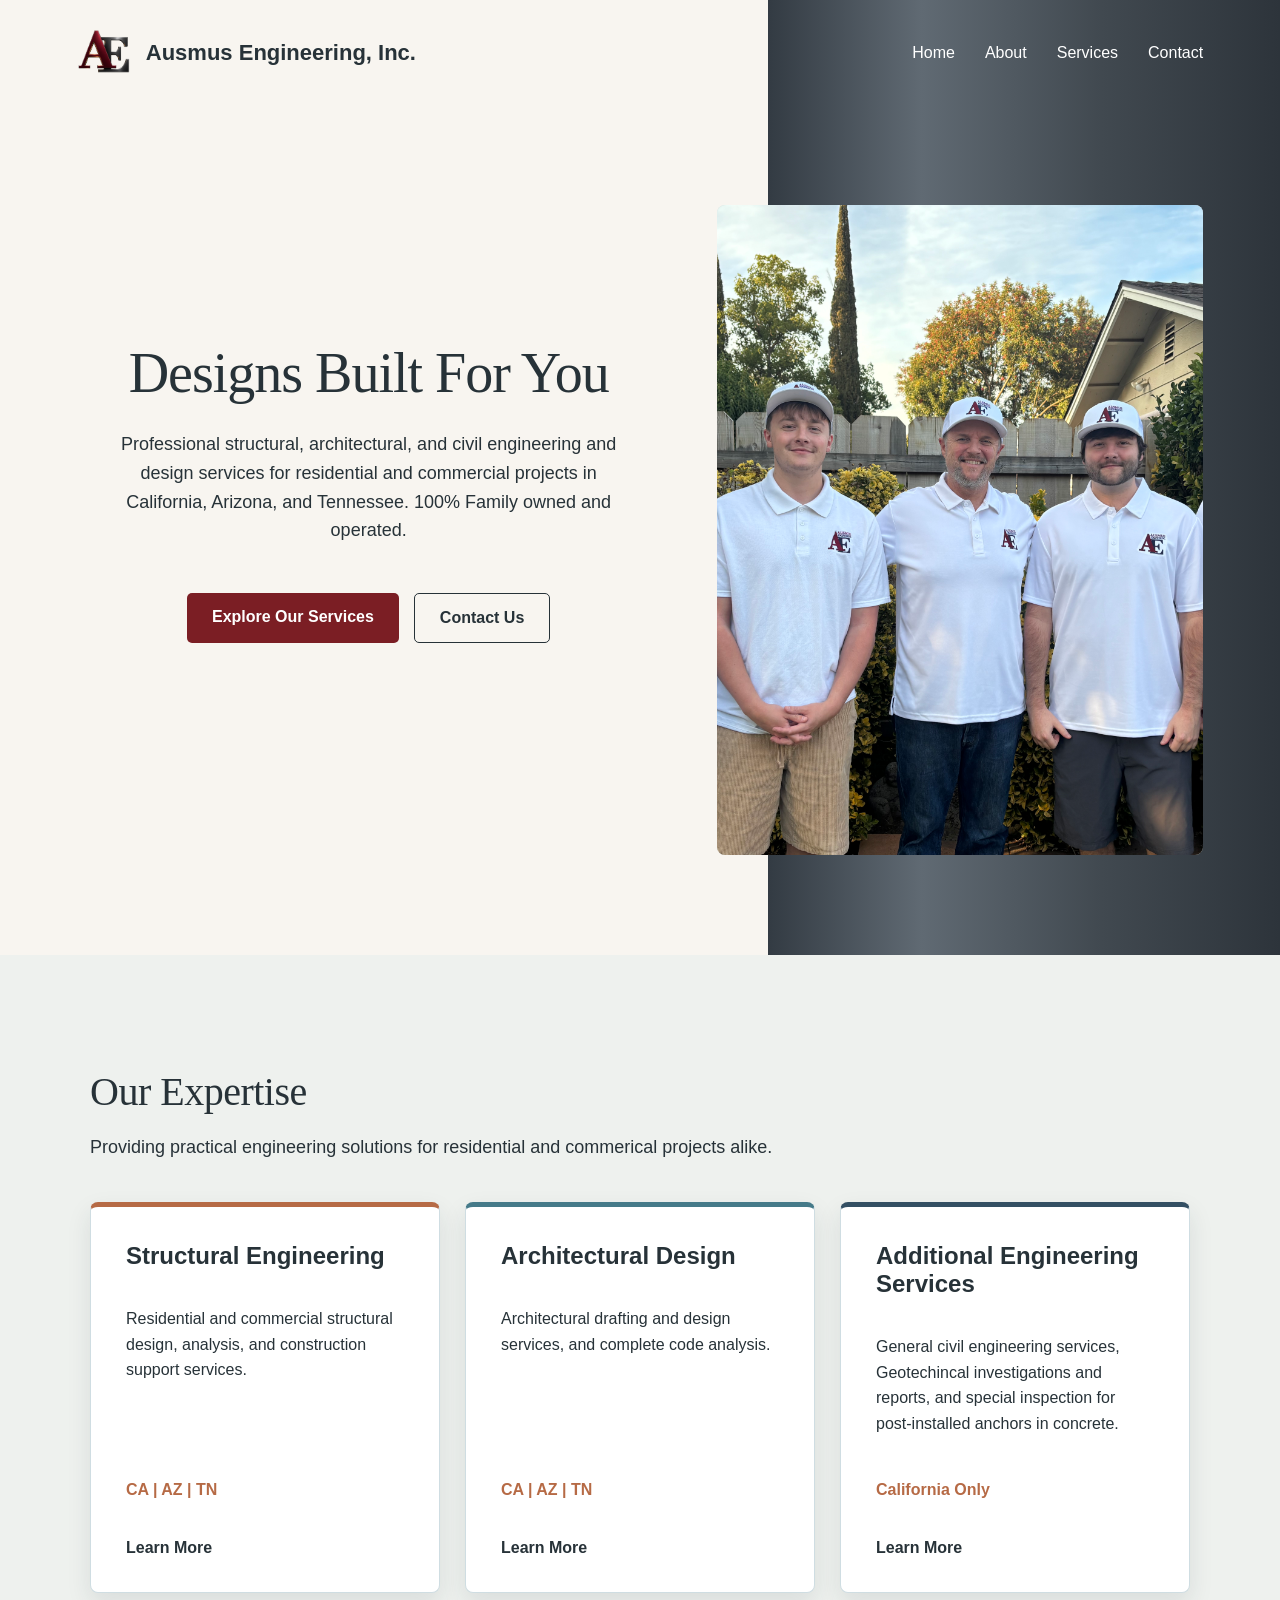
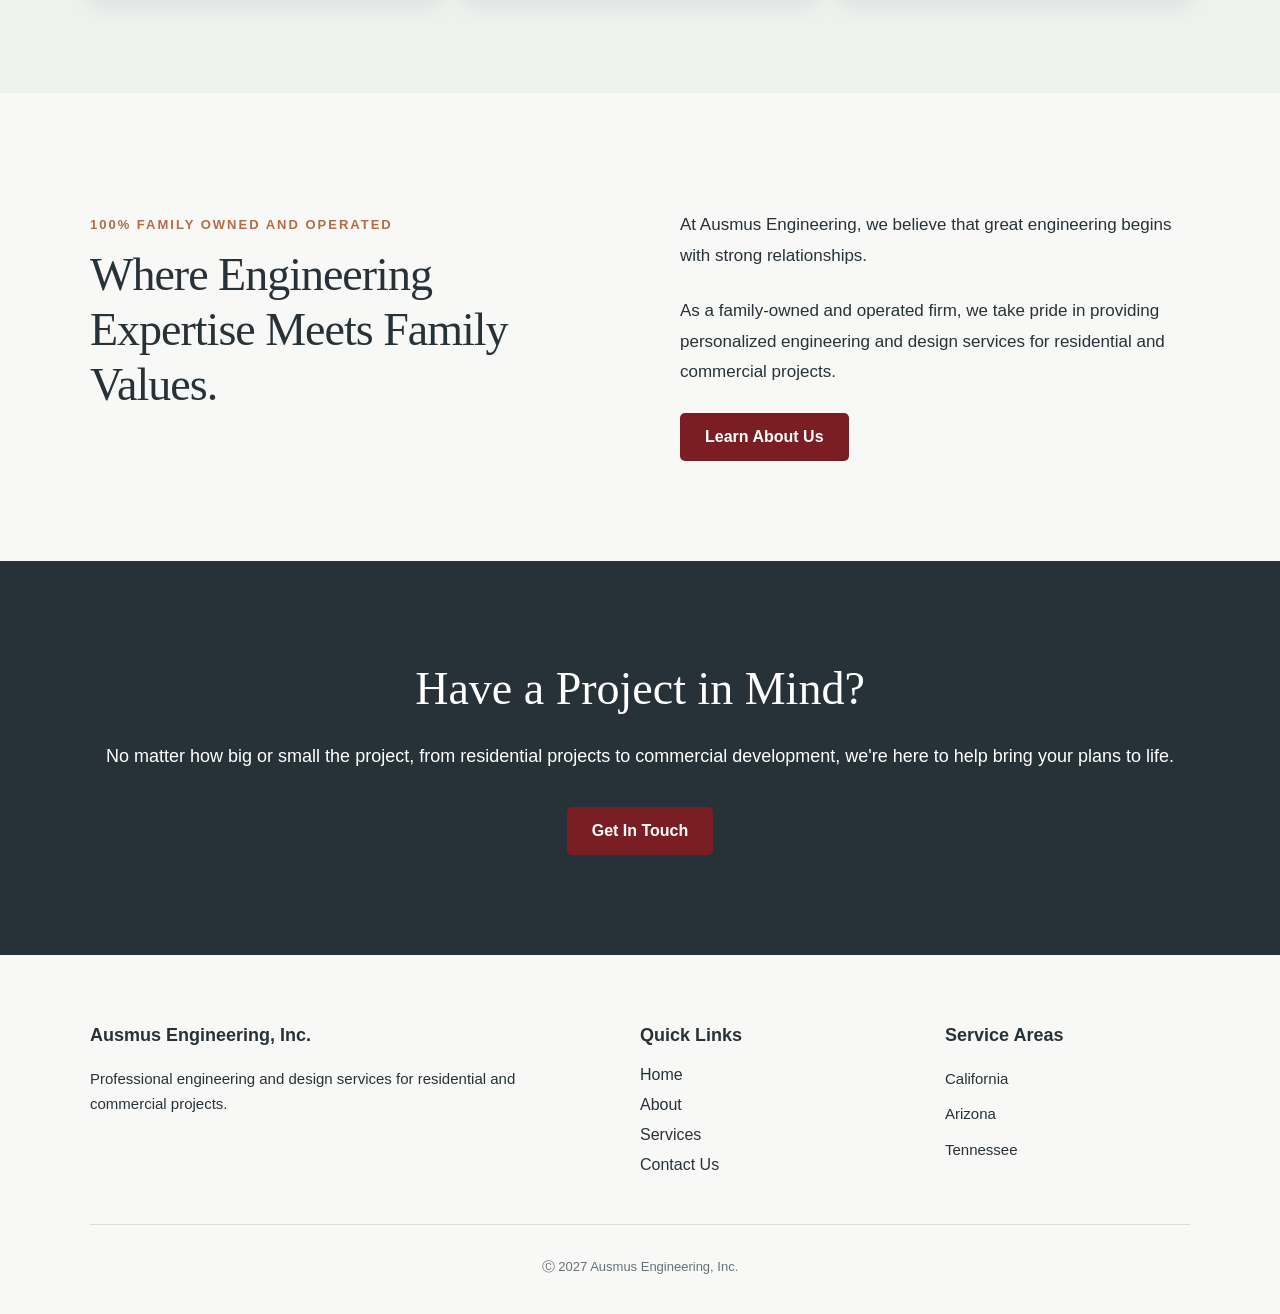
==== index.html @ 4e011566 "Add files via upload" ====
<!DOCTYPE html>
<html lang="en">

<head>
    <meta charset="UTF-8">
    <meta name="viewport"
content=""width=device-width, initial-scale="1.0">

    <title>Structural Engineering in CA, AZ, & TN | Ausmus Engineering</title>

    <meta
        name="description"
        content="Ausmus Engineering provides structural engineering and architectural design 
        for residential and commercial projects in California, Arizona, and Tennessee. As well
        as resolving buildings constructed without permits/unpermitted. Family-owned.
        Contact out team." >

    <link rel="stylesheet" href="styles.css"> 

</head>

<body class="home-page"> 

    <header class="site-header">

        <div class="site-brand">

            <a href="index.html" aria-label="Ausmus Engineering homepage">
                <img
                    src="images/newlogo.png"
                    alt=""
                    class="site-logo"
                >

            </a>

            <h2>Ausmus Engineering, Inc.</h2>

        </div>
        
        <button 
            class="menu-toggle"
            type="button"
            aria-label="Open navigation menu"
            aria-expanded="false"
            aria-controls="site-navigation"
        >
            ☰
        </button>

        <nav class="site-nav" id="site-navigation">

            <a href="index.html">Home</a>
            <a href="about.html">About</a>
            <a href="services.html">Services</a>
            <a href="contact.html">Contact</a>

        </nav>

    </header>

    <main>

        <section class="hero">
            
            <div class="hero-text">

                <div class="hero-copy-box">

                <h1>Designs Built For You</h1>

                <p>
                Professional structural, architectural, and civil engineering and design services for residential
                and commercial projects in California, Arizona, and Tennessee. 100% Family owned and operated. 
                </p>

                </div>

                <div class="hero-buttons">

                    <a href="services.html" class="button button-primary">
                        Explore Our Services
                    </a>

                    <a href="contact.html" class="button button-secondary">
                        Contact Us
                    </a>

                </div>

            </div>

            <div class="hero-image">
                <img src="images/group.jpeg" alt="The Ausmus Engineering Team">
            </div>

        </section>

        <section class="services-preview">

            <div class="services-heading">

                <h2>Our Expertise</h2>

                <p> Providing practical engineering solutions for residential and commerical projects alike.</p>

            </div>

            <div class="services-grid">

                <div class="service-card">

                    <h3>Structural Engineering</h3>

                    <p> Residential and commercial structural design, analysis, and construction support services.</p>

                    <p class="service-region"> 
                        CA | AZ | TN </p>

                        <a href="services.html"> Learn More </a>

                </div>

                <div class="service-card">

                    <h3> Architectural Design </h3>

                    <p> Architectural drafting and design services, and complete code analysis. </p>

                    <p class="service-region">
                        CA | AZ | TN
                    </p>

                    <a href="services.html"> Learn More </a>

            </div>

            <div class="service-card">

                <h3> Additional Engineering Services</h3>

                <p> General civil engineering services, Geotechincal investigations and reports,
                    and special inspection for post-installed anchors in concrete.
                </p>

                <p class="service-region">
                    California Only
                </p>

                <a href="services.html"> Learn More </a>

            </div>

            </div>
        
        </section>

        <section class="about-preview">

            <div class="about-preview-inner">

                <div class="about-preview-title">

                <p class="eyebrow">
                    100% Family Owned and Operated
                </p>

                <h2> Where Engineering Expertise Meets Family Values. </h2>

            </div>

            <div class="about-preview-content">

                <p> At Ausmus Engineering, we believe that great engineering begins with strong relationships. </p>

                <p> As a family-owned and operated firm, we take pride in providing personalized engineering and
                    design services for residential and commercial projects. 
                </p>

                <a href="about.html" class="button button-primary"> Learn About Us </a>

            </div>

        </div>

        </section>

        <section class="contact-cta">
            
            <div class="contact-cta-content">

                <h2> Have a Project in Mind? </h2>

                <p> No matter how big or small the project, from residential projects to commercial development,
                    we're here to help bring your plans to life.
                </p>

                <a href="contact.html" class="button button-primary"> Get In Touch </a>

            </div>

        </section>

    </main>

    <footer class="site-footer">

        <div class="footer-container">

            <div class="footer-column">

                <h3> Ausmus Engineering, Inc. </h3>

                <p> Professional engineering and design services for residential and commercial projects. </p>

            </div>

            <div class="footer-column">

                <h3> Quick Links </h3>

                <nav class="footer-nav">

                    <a href="index.html"> Home </a>
                    <a href="about.html"> About </a>
                    <a href="services.html"> Services </a>
                    <a href="contact.html"> Contact Us </a>

                </nav>

            </div>

            <div class="footer-column">

                <h3> Service Areas </h3>

                <p> California </p>
                <p> Arizona </p>
                <p> Tennessee </p>

            </div>

        </div>

        <div class="footer-bottom">

            <p> Ⓒ 2027 Ausmus Engineering, Inc. </p>
            
        </div>
        
    </footer>

    <script src="script.js"></script>
    
</body>
</html>
---- styles.css ----
:root {
    --brand-maroon: #7b1e24; 
    --brand-maroon-hover: #591519; 
    --brand-copper: #b66a45;
}

body {
    margin:0;
    font-family:Arial, Helvetica, sans-serif;
    background-color: #f8f9f7;
    color: #273238;
}

header {
    display: flex;
    justify-content: space-between;
    align-items: center;

    padding: 25px 6%;

    background-color: #f8f9f7;
    border-bottom: none;
}

header h2 {
    font-size: 22px;
    margin: 0;
}

nav {
    display: flex;
    gap: 30px; 
}

nav a {
    text-decoration: none;
    color: #273238;
    font-size: 16px; 
}

nav a:hover {
    color: #b66a45;
}

.hero {
    display: flex;
    align-items: center;
    gap: 5%;

    padding: 100px 6%;
    min-height: 60vh;
}

.hero-text {
    flex: 1.2;
}

.hero-text h1 {
    font-family: Georgia, serif;
    font-size: 56px;
    font-weight: 400;
    letter-spacing: -1px;
    line-height: 1.1;
    margin-bottom: 25px;
}

.hero-text p {
    font-size: 18px;
    line-height: 1.6;
    max-width: 550px;
}

.hero-image {
    flex: 1;
    min-height: 650px;
    background-color: #d6dedc; 
    display: flex;
    justify-content: center;
    align-items: center;
    border-radius: 8px;
    position: relative;
    overflow: hidden;
}

.hero-image img {
    position: absolute;
    inset: 0;
    width: 100%;
    height: 100%;
    object-fit: cover;
    object-position: center;
}

.hero-buttons {
    display: flex;
    gap: 15px;
    margin-top: 30px;
}

.button {
    display: inline-block;
    padding: 15px 25px;
    text-decoration: none;
    font-weight: bold;
    border-radius: 5px;
}

.button-primary {
    background-color: #b66a45;
    color: white;
}

.button-secondary {
    border: 1px solid #273238;
    color: #273238
}

@media (max-width: 800px) {

    .hero {
        flex-direction: column;
        padding: 60px 6%;
    }

    .hero-image {
        width: 100%;
        min-height: 300px;
    }

    .hero-text h1 {
        font-size: 40px;
    }

    .hero-buttons {
        flex-wrap: wrap;
    }
}

.services-preview {
    padding: 80px 6% 100px;
    background-color: #eef1ee;
}

.services-heading {
    max-width: 1100px;
    margin: 0 auto 40px;
}

.services-heading h2 {
    font-family: Georgia, serif;
    font-size: 40px;
    font-weight: 400;
    letter-spacing: -0.5px;
    margin-bottom: 15px; 
}

.services-heading p {
    font-size: 18px;
    line-height: 1.6;
}

.services-grid {
    display: grid;
    grid-template-columns: repeat(3, minmax(0, 1fr));
    gap:25px;
    max-width: 1100px;
    margin: 0 auto;
}

.service-card {
    background-color: white; 
    padding: 35px;
    border: 1px solid #e5e8e5;
    border-radius: 8px;
    display: flex;
    flex-direction: column;
}

.service-card h3 {
    font-size: 24px;
    margin-top: 0;
    margin-bottom: 20px;
}

.service-card p {
    font-size: 16px;
    line-height: 1.6;
}

.service-region {
    color: #b66a45;
    font-weight: bold;
    font-size: 14px;
    margin-top: auto;
    padding-top: 25px;
}

.service-card a {
    color: #273238;
    font-weight: bold;
    text-decoration: none;
    margin-top: 20px;
}

.service-card a:hover {
    color: #b66a45;
}

@media (max-width: 800px) {

    .services-grid {
        grid-template-columns: 1fr;
    }

    .services-heading h2 {
        font-size: 32px;
    }

    .services-preview {
        padding: 60px 6%;
    }
}

.about-preview {
    padding: 100px 6%;
    background-color: #f8f9f7;
}

.about-preview-inner {
    max-width: 1100px;
    margin: 0 auto;
    display: grid;
    grid-template-columns: 1fr 1fr;
    gap: 80px;
    align-items: center;
}

.about-preview-title h2 {
    font-family: Georgia, serif;
    font-size: 46px;
    font-weight: 400;
    letter-spacing: -1px;
    line-height: 1.2;
    margin-top: 15px;
}

.eyebrow {
    color: #b66a45;
    font-size: 13px;
    font-weight: bold;
    letter-spacing: 2px;
    text-transform: uppercase;
}

.about-preview-content p {
    font-size: 17px;
    line-height: 1.8;
    margin-bottom: 25px;
}

@media (max-width: 800px) {

    .about-preview {
        padding: 60px 6%;
    }

    .about-preview-inner {
        grid-template-columns: 1fr;
        gap: 20px;
    }

    .about-preview-title h2 {
        font-size: 36px;
    }
}

.contact-cta {
    background-color: #273238;
    color: white;
    padding: 100px 6%;
    text-align: center;
}

.contact-cta-contect {
    max-width: 700px;
    margin: 0 auto;
}

.contact-cta h2 {
    font-family: Georgia, serif; 
    font-size: 46px;
    font-weight: 400;
    line-height: 1.2;
    margin-top: 0;
    margin-bottom: 25px;
}

.contact-cta p {
    font-size: 18px;
    line-height: 1.7;
    margin-bottom: 35px;
}

@media (max-width: 800px) {

    .contact-cta {
        padding: 70px 6%;
    }

    .contact-cta h2 {
        font-size: 36px;
    }
}

.site-footer {
    background-color: #f8f9f7;
    padding: 70px 6% 25px;
}

.footer-container {
    max-width: 1100px;
    margin: 0 auto;
    display: grid; 
    grid-template-columns: 2fr 1fr 1fr;
    gap: 60px;
}

.footer-column h3 {
    font-size: 18px;
    margin-top: 0;
    margin-bottom: 20px;
}

.footer-column p {
    font-size: 15px;
    line-height: 1.7; 
    margin: 0 0 10px; 
}

.footer-nav {
    display: flex;
    flex-direction: column;
    align-items: flex-start;
    gap: 12px;
}

.footner-nav a {
    text-decoration: none;
    color: #273238;
    font-size: 15px;
}

.footer-nav a:hover {
    color: #b66a45; 
}

.footer-bottom {
    max-width: 1100px;
    margin: 50px auto 0;
    padding-top: 20px;
    border-top: 1px solid #d6dedc;
    text-align: center;
}

.footer-bottom p {
    font-size: 13px; 
    color: #667277;
}

@media (max-width: 800px) {

    .footer-container {
        grid-template-columns: 1fr;
        gap: 35px; 
    }

    .site-footer {
        padding: 50px 6% 25px;
    }
}

.about-hero {
    background: #f8f9f7;
    padding: 110px 6%;
}

.about-hero-inner {
    max-width: 1100px;
    margin: 0 auto;
}

.about-hero h1 {
    font-family: Georgia, serif;
    font-size: 56px;
    font-weight: 400;
    line-height: 1.2;
    letter-spacing: -1px;
    max-width: 750px;
    margin-top: 20px;
}

.about-hero-inner > p:not(.eyebrow) {
    font-size: 18px;
    line-height: 1.8;
    max-width: 700px;
}

.about-story {
    background-color: #eef1ee;
    padding: 100px 6%;
}

.about-story-inner {
    max-width: 1100px;
    margin: 0 auto;
    display: grid;
    grid-template-columns: 1fr 1.2fr;
    gap: 70px;
}

.story-heading h2 {
    font-family: Georgia, serif;
    font-size: 42px;
    font-weight: 400;
    line-height: 1.2;
    letter-spacing: -1px;
    margin-top: 15px;
}

.story-content p {
    font-size: 17px;
    line-height: 1.8;
    margin-top: 0;
    margin-bottom: 25px;
}

.project {
    background-color: #f8f9f7;
    padding: 100px 6%;
}

.projects-container {
    max-width: 1100px;
    margin: 0 auto;
}

.projects h2 {
    font-family: Georgia, serif;
    font-size: 42px;
    font-weight: 400;
    letter-spacing: -1px;
    margin-bottom: 15px;
}

.projects-intro {
    font-size: 18px;
    line-height: 1.6;
    margin-bottom: 45px;
}

.projects-grid {
    display: grid;
    grid-template-columns: repeat (3, minmax(0,1fr));
    column-gap: 30px;
    row-gap: 50px;
}

.project-card {
    margin: 0;
}

.project-placeholder {
    background-color: #d6dedc;
    border: 2px dashed #a8b6b5;
    border-radius: 8px;
    aspect-ratio: 4 / 3;
    display: flex;
    justify-content: center;
    align-items: center;
    text-align: center;
    padding: 15px;
}

.project-card figcaption {
    font-size: 17px;
    font-weight: bold;
    margin-top: 20px;
}

@media (max-width: 800px) {

    .about-hero {
        padding: 70px 6%;
    }

    .about-hero h1 {
        font-size: 40px;
    }

    .about-story {
        padding: 70px 6%;
    }

    .about-story-inner {
        grid-template-columns: 1fr;
        gap: 20px;
    }

    .story-heading h2 {
        font-size: 36px;
    }

    .projects {
        padding: 70px 6%;
    }

    .projects h2 {
        font-size: 36px;
    }

    .projects-grid {
        grid-template-columns: 1fr;
    }
}

.services-page-hero {
    background-color: #f8f9f7;
    padding: 110px 6%;
    text-align: center;
}

.services-page-hero h1 {
    font-family: Georgia, serif;
    font-size: 56px;
    font-weight: 400;
    line-height: 1.2;
    max-width: 800px;
    margin: 20px auto 25px;
}

.services-page-hero > p:not(.eyebrow) {
    font-size: 18px;
    line-height: 1.8;
    max-width: 700px;
    margin: 0 auto; 
}

.services-main {
    background-color: #eef1ee;
    padding: 100px 6%;
}

.services-container {
    max-width: 1100px;
    margin: 0 auto;
}

.services-container h2 {
    font-family: Georgia, serif;
    font-size: 42px;
    font-weight: 400;
    letter-spacing: -1px;
    margin-bottom: 20px
}

.services-description {
    font-size: 18px;
    line-height: 1.7;
    margin-bottom: 45px;
}

.featured-services-grid {
    display: grid;
    grid-template-columns: repeat(2,minmax(0,1fr));
    gap: 30px;
}

.service-detail-card {
    background-color: white;
    padding: 40px;
    border-radius: 8px;
    border-top: 4px solid #b66a45;
    display: flex;
    flex-direction: column;
}

.service-detail-card:nth-child(2) {
    background-color: #fbf3ed;
}

.service-detail-card h3 {
    font-family: Georgia, serif;
    font-size: 28px;
    font-weight: 400;
    margin-top: 0;
    margin-bottom: 25px;
}

.service-detail-card p {
    font-size: 16px;
    line-height: 1.8;
}

.service-availability {
    color: #b66a45;
    font-weight: bold;
    margin-top: auto;
    padding-top: 30px;
}

.services-california {
    background-color: #f8f9f7;
    padding: 100px 6%;
}

.california-services-grid {
    display: grid;
    grid-template-columns: repeat(3,minmax(0,1fr));
    gap: 25px;
}

.california-service-card {
    background-color: #eef1ee; 
    padding: 35px;
    border-radius: 8px;
    border: 1px solid #d6dedc; 
    display: flex;
    flex-direction: column;
}

.california-service-card h3 {
    font-size: 23px;
    margin-top: 0;
    margin-bottom: 20px;
}

.california-service-card p {
    font-size: 16px;
    line-height: 1.7;
}

.california-service-card .service-availability {
    margin-top: auto;
    padding-top: 25px;
}

@media (max-width: 900px) {

    .featured-services-grid {
        grid-template-columns: 1fr;
    }

    .california-services-grid {
        grid-template-columns: 1fr;
    }

    .services-main, .services-california {
        padding: 70px 6%;
    }

    .services-container h2 {
        font-size: 36px;
    }
}

.contact-hero {
    background-color: #f8f9f7;
    padding: 110px 6%;
    text-align: center;
}

.contact-hero-inner {
    max-width: 800px;
    margin: 0 auto;
}

.contact-hero h1 {
    font-family: Georgia, serif;
    font-size: 56px;
    font-weight: 400;
    line-height: 1.2;
    margin: 20px 0 25px;
}

.contact-hero-inner > p:not(.eyebrow) {
    font-size: 18px;
    line-height: 1.8;
    max-width: 700px;
    margin: 0 auto;
}

.contact-section {
    background-color: #eef1ee;
    padding: 100px 6%;
}

.contact-container {
    max-width: 1100px;
    margin: 0 auto;
    display: grid;
    grid-template-columns: 1fr 1.2fr;
    gap: 80px;
}

.contact-information h2 {
    font-family: Georgia, serif;
    font-size: 42px;
    font-weight: 400;
    margin-top: 15px;
    margin-bottom: 25px;
}

.contact-information > p:not(.eyebrow) {
    font-size: 17px;
    line-height: 1.8;
    margin-bottom: 40px;
}

.contact-detail {
    margin-bottom: 30px;
}

.contact-detail h3 {
    font-size: 18px;
    margin-bottom: 10px;
}

.contact-detail p {
    font-size: 16px;
    line-height: 1.6;
    margin: 5px 0;
}

.contact-form-container {
    background-color: white;
    padding: 40px;
    border-radius: 8px;
    border-top: 4px solid #b66a45;
}

.contact-form-container h2 {
    font-family: Georgia, serif;
    font-size: 30px;
    font-weight: 400;
    margin-top: 0;
    margin-bottom: 15px;
}

.contact-form-container > p {
    font-size: 16px;
    line-height: 1.7;
    margin-bottom: 30px;
}

.form-group {
    margin-bottom: 25px;
}

.form-group label {
    display: block;
    font-size: 15px;
    font-weight: bold;
    margin-bottom: 10px;
}

.form-group input,
.form-group select,
.form-group textarea {
    width: 100%;
    padding: 14px;
    font-family: Arial, sans-serif;
    font-size: 16px;
    color: #273238;
    background-color: #f8f9f7;
    border: 1px solid #d6dedc;
    border-radius: 5px;
    box-sizing: border-box;
}

.form-group input:focus,
.form-group select:focus,
.form-group textarea:focus {
    outline: 2px solid #b66a45;
    outline-offset: 2px;
    background-color: white;
}

.contact-form-container button:disabled {
    opacity: 0.6;
    cursor: not-allowed;
}

.form-note {
    font-size: 13px;
    color: #667277;
    margin-top: 15px;
}

@media (max-width: 800px) {

    .contact-hero {
        padding: 70px 6%;
    }

    .contact-hero h1 {
        font-size: 40px;
    }

    .contact-section {
        padding: 70px 6%;
    }

    .contact-container {
        grid-template-columns: 1fr;
        gap: 40px;
    }

    .contact-form-container {
        padding: 25px;
    }
}

/* Mobile Navigation */

.menu-toggle {
    display: none;
    background: transparent;
    border: 1px solid #273238;
    border-radius: 5px;
    color: #273238;
    font-size: 26px;
    padding: 5px 12px;
    cursor: pointer;
}

@media (max-width: 800px) {

    .site-header {
        flex-wrap: wrap;
    }

    .site-header h2 {
        font-size: 17px;
    }

    .menu-toggle {
        display: block;
    }

    .site-nav {
        display: none;
        width: 100%;
        flex-direction: column;
        gap: 0;
        margin-top: 20px;
    }

    .site-nav a {
        display: block;
        padding: 15px 0;
        border-top: 1px solid #d6dedc;
    }

    .site-nav.is-open {
        display: flex;
    }
}

/* Project Photo Carousels */

.carousel-image {
    display: block;
    width: 100%;
    aspect-ratio: 4/3; 
    object-fit: cover;
    border-radius: 8px;
}

.carousel-controls {
    display: flex;
    justify-content: center;
    align-items: center;
    gap: 20px;
    margin-top: 15px;
}

.carousel-controls button {
    background-color: transparent;
    border: 1px solid #273238;
    border-radius: 5px;
    color: #273238;
    font-size: 20px;
    padding: 8px 14px;
    cursor: pointer; 
}

.carousel-controls button:hover {
    background-color: #eef1ee;
}

.carousel-controls button:focus-visible {
    outline: 2px solid #b66a45;
    outline-offset: 3px;
}

.carousel-counter {
    font-size: 14px;
    color: #667277;
}

.projects-grid .project-card figcaption {

    font-family: Georgia, serif;
    font-size: 22px;
    font-weight: 400;
    color: #273238;
    margin-top: 0;
    margin-bottom: 18px;
    padding-left: 12px;
    border-left: 3px solid #b66a45;
}

.site-brand {
    display: flex;
    align-items: center;
    gap: 14px;
    min-width: 0;
}

.site-logo {
    width: 55px;
    height: 55px;
    object-fit: contain;
    display: block;
}

.site-brand h2 {
    margin: 0;
}

@media (max-width: 800px) {
    .site-logo {
        width: 40px;
        height: 40px;
    }

    .site-brand {
        gap: 8px;
    }
}

/* Homepage Color Refresh Test */
.hero {
    background: linear-gradient(
        90deg,
        #f8f5f0 0%,
        #f8f5f0 59%,
        #ded0d0 59%,
        #ded0d0 100%
    );
}

.service-card {
    background: linear-gradient(
        160deg,
        #ffffff 0%,
        #f0f5f7 100%,
    );

    border: 1px solid #cfdde2;
    border-top: 5px solid #b66a45; 
    box-shadow: 0 10px 25px rgba(25, 45, 60, 0.10);

    transition: transform 0.2s ease, box-shadow 0.2s ease;
}

.service-card:nth-child(2) {
    border-top-color: #457a89;
}

.service-card:nth-child(3) {
    border-top-color: #334f63; 
}

.service-card:hover {
    transform: translateY(-5px);
    box-shadow: 0 16px 32px rgba(25, 45, 60, 0.15);
}

@media (prefers-reduced-motion: reduce) {
    .service-card {
        transition: none;
    }

    .service-card:hover {
        transform: none;
    }
}

.home-page {
    --hero-split: 59%
}

.home-page .site-header,
.home-page .hero {
    background: linear-gradient(
        90deg,
        #f8f5f0 0%,
        #f8f5f0 60%,
        #333b43 60%,
        #606a73 72%,
        #414950 86%,
        #2d343b 100%
    );
}

.home-page .hero-text {
    display: flex;
    flex-direction: column;
    justify-content: center;
    align-items: center;
}

.home-page .hero-copy-box {
    width: 100%;
    max-width: 510px;
    margin-left: auto;
    margin-right: auto;
    text-align: center;
}

@media (max-width: 800px) {

    .home-page .site-header {
        background: #f8f5f0; 
    }

    .home-page .hero {
        background: linear-gradient(
            180deg,
            #f8f5f0 0%,
            #e8dcdc 100%,
        );
    }

    .home-page .hero-copy-box {
        transform: none;
        text-align: center;
    }

    .home-page .hero-text {
        transform: none;
    }
}

.home-page .hero-text {
    transform: translateY(-60px);
}

@media (min-width: 801px) {

    .home-page .site-nav a {
        color: #ffffff; 
    }
}

.button-primary {
    background-color: var(--brand-maroon);
    border-color: var(--brand-maroon);
    color: #ffffff;
}

.button-primary:hover {
    background-color: var(--brand-maroon-hover);
    border-color: var(--brand-maroon-hover);
}

.about-page .about-projects {
    background: linear-gradient(
        180deg,
        #f8f5f0 0%,
        #edf0f1 100%
    );

    padding: 80px 6%;
}

.about-page .project-card {
    background-color: #ffffff;
    padding: 18px;
    border: 1px solid #d8dee1; 
    border-radius: 12px;
    box-shadow: 0 8px 24px rgba(25, 35, 45, 0.08); 
}

.about-page .project-card figcaption {
    border-left: 3px solid var(--brand-maroon);
    padding-left: 12px; 
    margin-bottom: 18px; 
    color: #273238; 
}

.about-page .carousel-controls button:hover {
    background-color: #f4e9e9;
    background-color: var(--brand-maroon); 
    color: var(--brand-maroon);
}

.about-page .carousel-controls button:focus-visible { 
    outline-color: var(--brand-maroon);
}

.about-page .about-hero {
    display: flex;
    justify-content: center;
    align-items: center;
    text-align: center;
}

.about-page .about-hero-inner {
    width: 100%;
    max-width: 700px;
    margin: 0 auto;
}

.about-page .about-hero-inner p {
    margin-left: auto;
    margin-right: auto; 
}

.services-page .service-feature {
    padding: 35px; 
    border-radius: 12px;
    box-shadow: 0 12px 28px rgba(25, 35, 45, 0.12);
    transition: transform 0.2s ease, box-shadow 0.2s ease; 
}

.services-page .service-feature-structural {
    background: linear-gradient(
        140deg,
        #7b1e24 0%,
        #48161c 100%
    );
}

.services-page .service-feature-architectural {
    background: linear-gradient(
        135deg,
        #30373e 0%,
        #5b646d 50%,
        #353c43 100%
    );
}

.services-page .service-feature h2,
.services-page .service-feature h3,
.services-page .service-feature p,
.services-page .service-feature li {
    color: #ffffff; 
}

.services-page .service-feature:hover {
    transform: translateY(-5px);
    box-shadow: 0 18px 35px rgba(25, 35, 45, 0.18);
}

.service-page .service-california {
    background-color: #ffffff;
    border: 1px solid #d8dee1; 
    border-top: 4px solid var(--brand-maroon);
    border-radius: 10px;
    padding: 25px;
    box-shadow: 0 8px 20px rgba(25,35,45,0.08); 
    transition: transform 0.2s ease, box-shadow 0.2s ease; 
}

@media (prefers-reduced-motion: reduce) {
    .services-page .service-feature,
    .services-page .service-california {
        transition: none;
    }

    .services-page .service-feature:hover,
    .services-page .service-california:hover {
        transform: none; 
    }
}

.contact-page .contact-info-panel {
    background-color: #f8f5f0;
    border: 1px solid #e0d9d6;
    border-left: 4px solid var(--brand-maroon);
    border-radius: 12px;
    padding: 30px 32px;
    box-shadow: 0 8px 24px rgba(25, 35, 45, 0.06);
    align-self: start; 
    height: fit-content;
    box-sizing: border-box; 
}

.contact-page .contact-form-panel {
    background-color: #ffffff;
    border: 1px solid #d8dee1;
    border-top: 4px solid var(--brand-maroon);
    border-radius: 12px;
    padding: 30px 32px;
    box-shadow: 0 12px 30px rgba(25, 35, 45, 0.10); 
}

.contact-page .contact-form-panel
input[type="text"],
.contact-page .contact-form-panel
input[type="email"],
.contact-page .contact-form-panel
input[type="tel"],
.contact-page .contact-form-panel select,
.contact-page .contact-form-panel textarea {
    width: 100%;
    box-sizing: border-box; 
    background-color: #fbfcfc; 
    border: 1px solid #cbd2d5;
    border-radius: 6px; 
    padding: 12px 14px;
    color: #273238; 
}

.contact-page .contact-form-panel input:focus,
.contact-page .contact-form-panel select:focus,
.contact-page .contact-form-panel textarea:focus
{
    outline: 2px solid var(--brand-maroon);
    outline-offset: 2px;
    border-color: var(--brand-maroon);
}

@media (max-width: 800px) {
    .contact-page .contact-info-panel,
    .contact-page .contact-form-panel {
        padding: 24px 20px;
    }
}
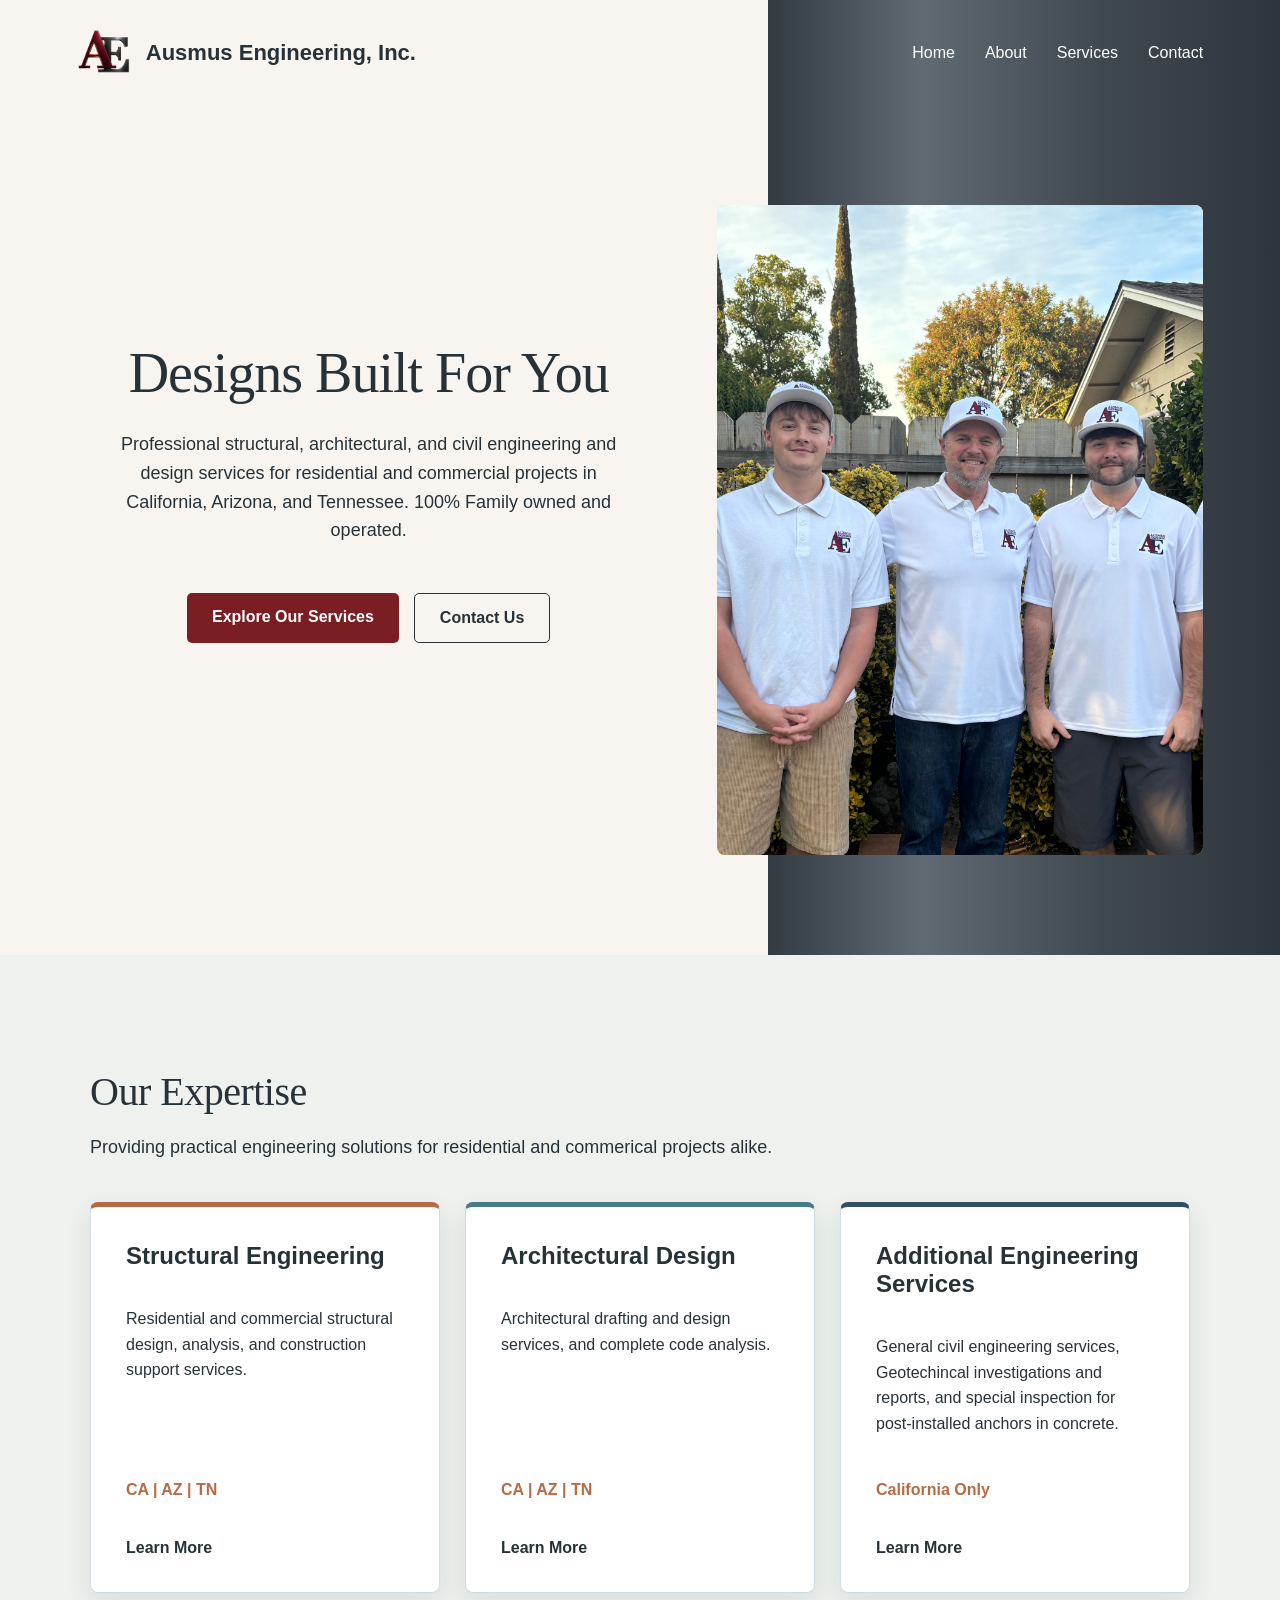
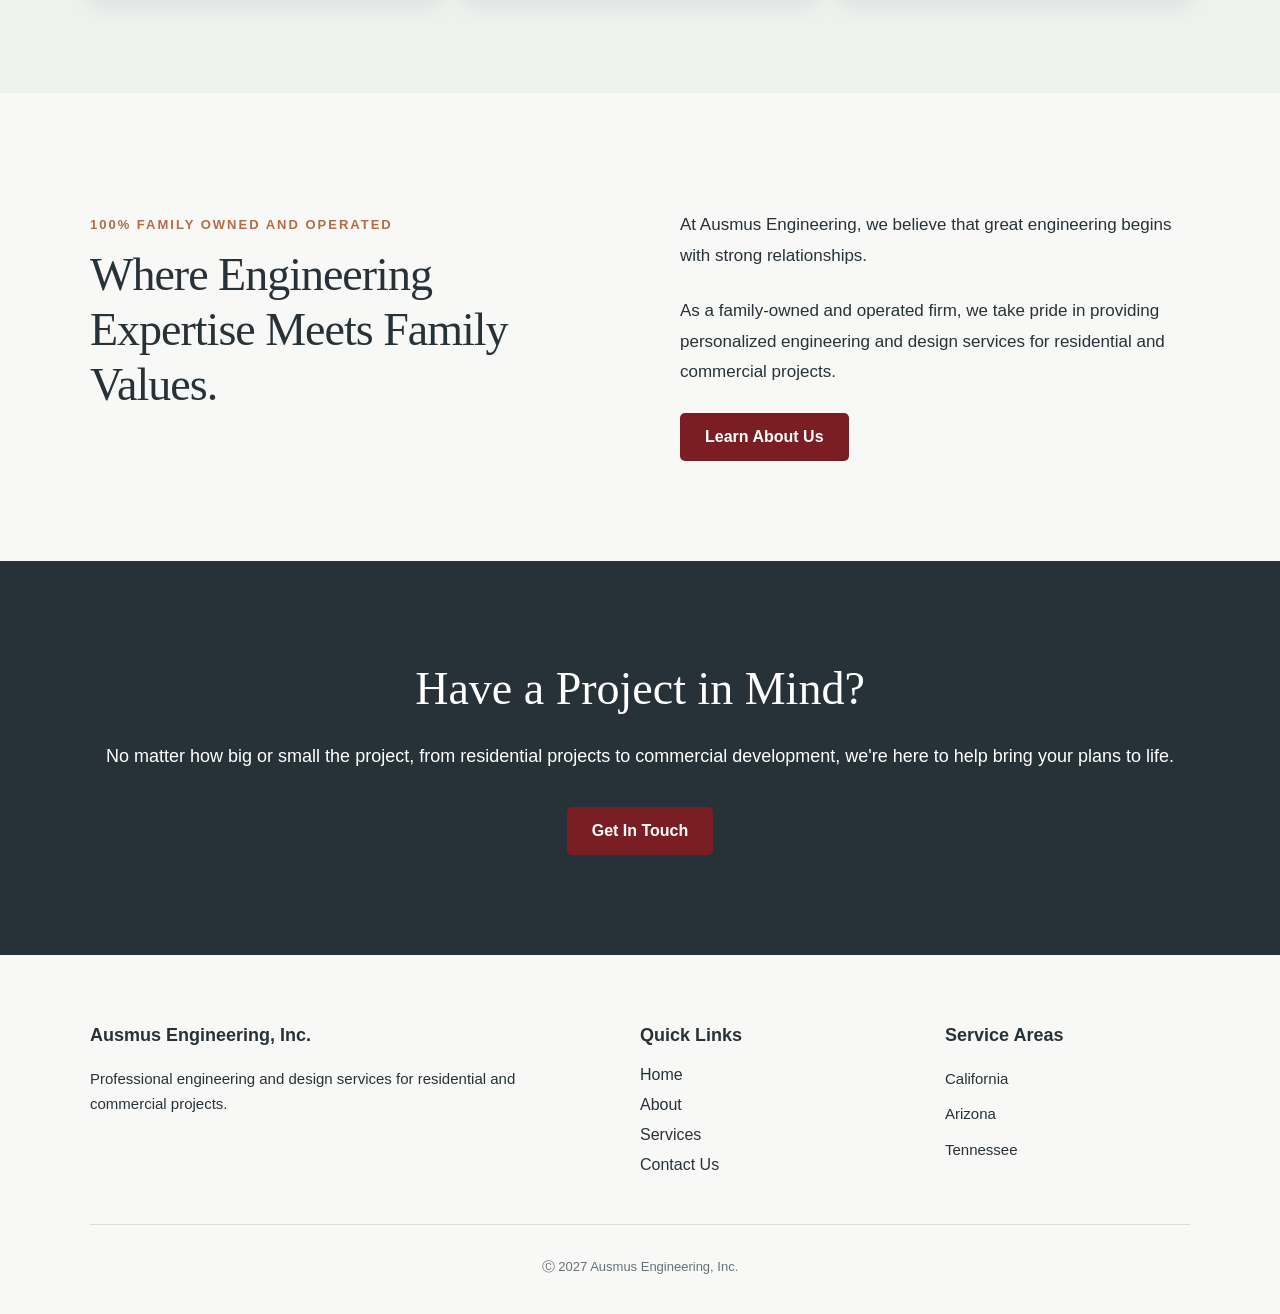
==== commit 05854810: "mobile update" ====
--- a/index.html
+++ b/index.html
@@ -4,7 +4,7 @@
 <head>
     <meta charset="UTF-8">
     <meta name="viewport"
-content=""width=device-width, initial-scale="1.0">
+    content="width=device-width, initial-scale=1.0">
 
     <title>Structural Engineering in CA, AZ, & TN | Ausmus Engineering</title>
 
--- a/styles.css
+++ b/styles.css
@@ -1238,4 +1238,6 @@
     .contact-page .contact-form-panel {
         padding: 24px 20px;
     }
-}+}
+
+/* GitHub Desktop Publishing Test - November 20, 2026 */
